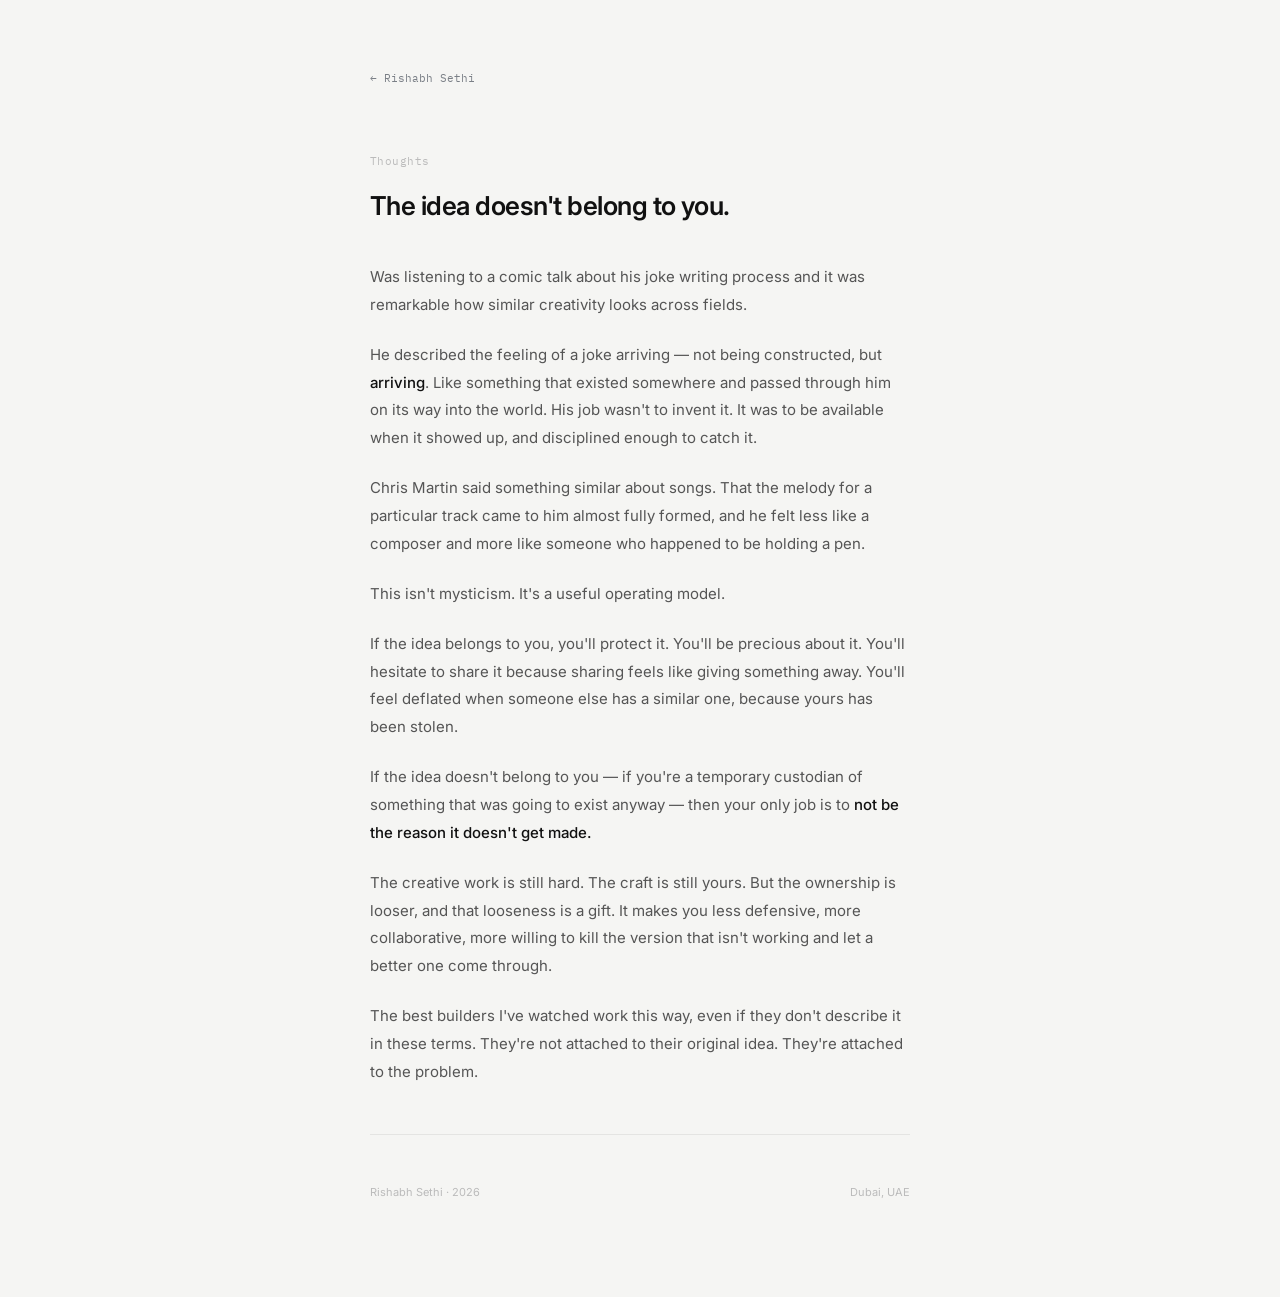
==== thoughts/idea-doesnt-belong-to-you.html @ 208569aa "Initial commit: personal site Made-with: Cursor" ====
<!DOCTYPE html>
<html lang="en">
<head>
<meta charset="UTF-8">
<meta name="viewport" content="width=device-width, initial-scale=1.0">
<title>The idea doesn't belong to you — Rishabh Sethi</title>
<link rel="preconnect" href="https://fonts.googleapis.com">
<link rel="preconnect" href="https://fonts.gstatic.com" crossorigin>
<link href="https://fonts.googleapis.com/css2?family=IBM+Plex+Mono:wght@400;500&family=Inter:wght@400;500;600&display=swap" rel="stylesheet">
<style>
*, *::before, *::after { box-sizing: border-box; margin: 0; padding: 0; }
:root {
  --bg: #F5F5F3; --surface: #FFFFFF; --ink: #111111;
  --mid: #555555; --muted: #7A7F86; --faint: #BBBBBB;
  --rule: rgba(0,0,0,0.07);
  --sans: 'Inter', -apple-system, BlinkMacSystemFont, sans-serif;
  --mono: 'IBM Plex Mono', 'SF Mono', monospace;
}
html { scroll-behavior: smooth; }
body { background: var(--bg); color: var(--ink); font-family: var(--sans); font-size: 15px; line-height: 1.7; -webkit-font-smoothing: antialiased; }
::selection { background: var(--ink); color: var(--bg); }
.page { max-width: 620px; margin: 0 auto; padding: 4rem 2.5rem 6rem; }

.back-link {
  display: inline-flex; align-items: center; gap: 0.4rem;
  font-family: var(--mono); font-size: 11px; color: var(--muted);
  text-decoration: none; margin-bottom: 4rem;
  opacity: 0; animation: fadeUp 0.5s ease forwards;
  transition: color 0.15s ease;
}
.back-link:hover { color: var(--ink); }

.post-meta {
  font-family: var(--mono); font-size: 11px; color: var(--faint);
  letter-spacing: 0.04em; margin-bottom: 1.25rem;
  opacity: 0; animation: fadeUp 0.5s ease 0.05s forwards;
}

.post-title {
  font-size: 26px; font-weight: 600; line-height: 1.25;
  letter-spacing: -0.02em; color: var(--ink);
  margin-bottom: 2.5rem;
  opacity: 0; animation: fadeUp 0.5s ease 0.1s forwards;
}

.post-body {
  opacity: 0; animation: fadeUp 0.5s ease 0.15s forwards;
}

.post-body p {
  font-size: 15px; color: var(--mid); line-height: 1.85;
  margin-bottom: 1.4rem;
}
.post-body p:last-child { margin-bottom: 0; }
.post-body strong { font-weight: 500; color: var(--ink); }

.divider {
  border: none; height: 1px; background: var(--rule);
  margin: 3rem 0;
  opacity: 0; animation: fadeUp 0.5s ease 0.2s forwards;
}

.footer {
  display: flex; justify-content: space-between; align-items: baseline;
  font-size: 11px; color: var(--faint);
  opacity: 0; animation: fadeUp 0.5s ease 0.25s forwards;
}

@keyframes fadeUp {
  from { opacity: 0; transform: translateY(6px); }
  to   { opacity: 1; transform: translateY(0); }
}

@media (max-width: 620px) {
  .page { padding: 3rem 1.5rem 4.5rem; }
  .post-title { font-size: 21px; }
  .footer { flex-direction: column; gap: 0.3rem; }
}
</style>
</head>
<body>
<div class="page">

  <a class="back-link" href="../index.html">← Rishabh Sethi</a>

  <p class="post-meta">Thoughts</p>

  <h1 class="post-title">The idea doesn't belong to you.</h1>

  <div class="post-body">
    <p>Was listening to a comic talk about his joke writing process and it was remarkable how similar creativity looks across fields.</p>
    <p>He described the feeling of a joke arriving — not being constructed, but <strong>arriving</strong>. Like something that existed somewhere and passed through him on its way into the world. His job wasn't to invent it. It was to be available when it showed up, and disciplined enough to catch it.</p>
    <p>Chris Martin said something similar about songs. That the melody for a particular track came to him almost fully formed, and he felt less like a composer and more like someone who happened to be holding a pen.</p>
    <p>This isn't mysticism. It's a useful operating model.</p>
    <p>If the idea belongs to you, you'll protect it. You'll be precious about it. You'll hesitate to share it because sharing feels like giving something away. You'll feel deflated when someone else has a similar one, because yours has been stolen.</p>
    <p>If the idea doesn't belong to you — if you're a temporary custodian of something that was going to exist anyway — then your only job is to <strong>not be the reason it doesn't get made.</strong></p>
    <p>The creative work is still hard. The craft is still yours. But the ownership is looser, and that looseness is a gift. It makes you less defensive, more collaborative, more willing to kill the version that isn't working and let a better one come through.</p>
    <p>The best builders I've watched work this way, even if they don't describe it in these terms. They're not attached to their original idea. They're attached to the problem.</p>
  </div>

  <hr class="divider">

  <div class="footer">
    <span>Rishabh Sethi · 2026</span>
    <span>Dubai, UAE</span>
  </div>

</div>
</body>
</html>
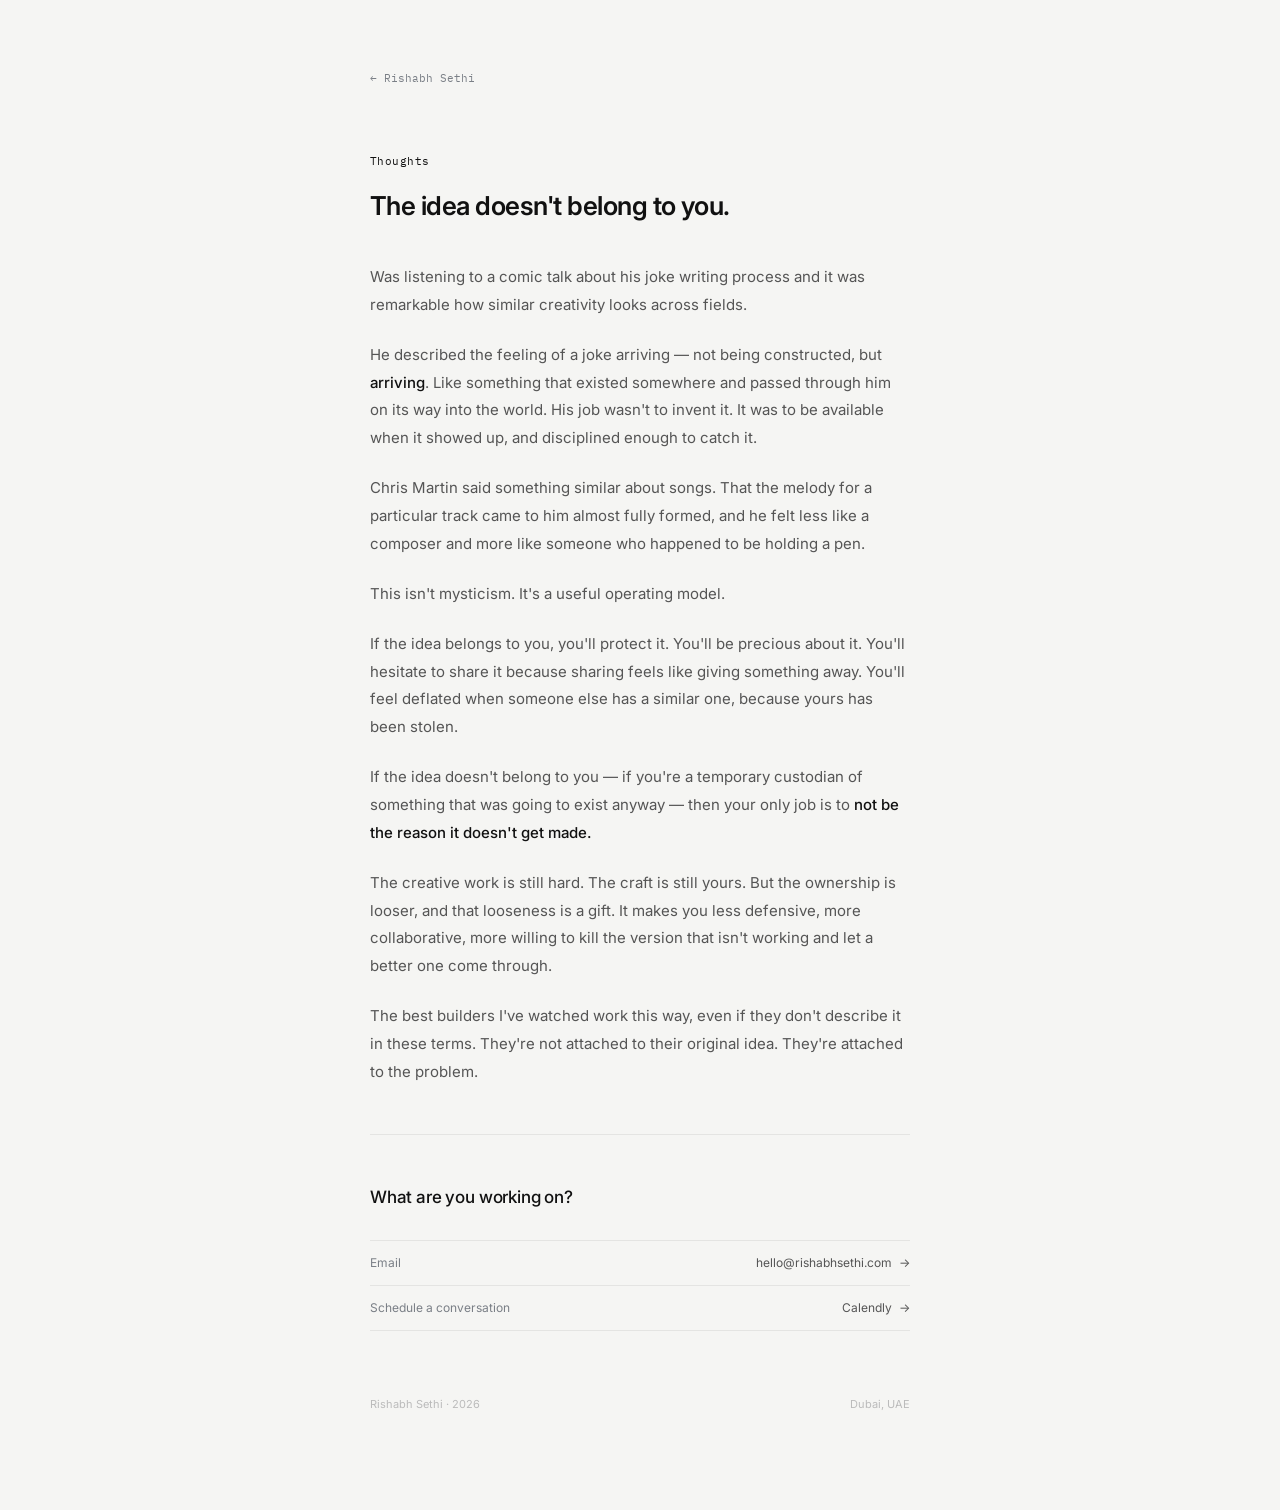
==== commit 340820b1: "Update work and thoughts pages; add Calo case study images Made-with: Cursor" ====
--- a/thoughts/idea-doesnt-belong-to-you.html
+++ b/thoughts/idea-doesnt-belong-to-you.html
@@ -31,7 +31,7 @@
 .back-link:hover { color: var(--ink); }
 
 .post-meta {
-  font-family: var(--mono); font-size: 11px; color: var(--faint);
+  font-family: var(--mono); font-size: 11px; color: var(--light);
   letter-spacing: 0.04em; margin-bottom: 1.25rem;
   opacity: 0; animation: fadeUp 0.5s ease 0.05s forwards;
 }
@@ -60,6 +60,15 @@
   opacity: 0; animation: fadeUp 0.5s ease 0.2s forwards;
 }
 
+.cta-section { margin-bottom: 4rem; }
+.cta-question { font-size: 17px; font-weight: 500; color: var(--ink); margin-bottom: 1.75rem; letter-spacing: -0.01em; }
+.cta-row { display: flex; align-items: baseline; justify-content: space-between; padding: 0.75rem 0; border-top: 1px solid var(--rule); }
+.cta-row:last-child { border-bottom: 1px solid var(--rule); }
+.cta-label { font-size: 12px; color: var(--muted); }
+.cta-link { font-size: 12px; color: var(--mid); text-decoration: none; transition: color 0.15s ease; }
+.cta-link:hover { color: var(--ink); }
+.cta-arrow { display: inline-block; margin-left: 0.25rem; transition: transform 0.15s ease; }
+.cta-link:hover .cta-arrow { transform: translateX(3px); }
 .footer {
   display: flex; justify-content: space-between; align-items: baseline;
   font-size: 11px; color: var(--faint);
@@ -74,6 +83,7 @@
 @media (max-width: 620px) {
   .page { padding: 3rem 1.5rem 4.5rem; }
   .post-title { font-size: 21px; }
+  .cta-row { flex-direction: column; gap: 0.3rem; padding: 0.85rem 0; }
   .footer { flex-direction: column; gap: 0.3rem; }
 }
 </style>
@@ -100,10 +110,22 @@
 
   <hr class="divider">
 
-  <div class="footer">
-    <span>Rishabh Sethi · 2026</span>
-    <span>Dubai, UAE</span>
+  <div class="cta-section">
+  <p class="cta-question">What are you working on?</p>
+  <div class="cta-row">
+    <span class="cta-label">Email</span>
+    <a class="cta-link" href="mailto:hello@rishabhsethi.com">hello@rishabhsethi.com <span class="cta-arrow">→</span></a>
   </div>
+  <div class="cta-row">
+    <span class="cta-label">Schedule a conversation</span>
+    <a class="cta-link" href="https://calendly.com" target="_blank" rel="noopener">Calendly <span class="cta-arrow">→</span></a>
+  </div>
+</div>
+
+<div class="footer">
+  <span>Rishabh Sethi · 2026</span>
+  <span>Dubai, UAE</span>
+</div>
 
 </div>
 </body>
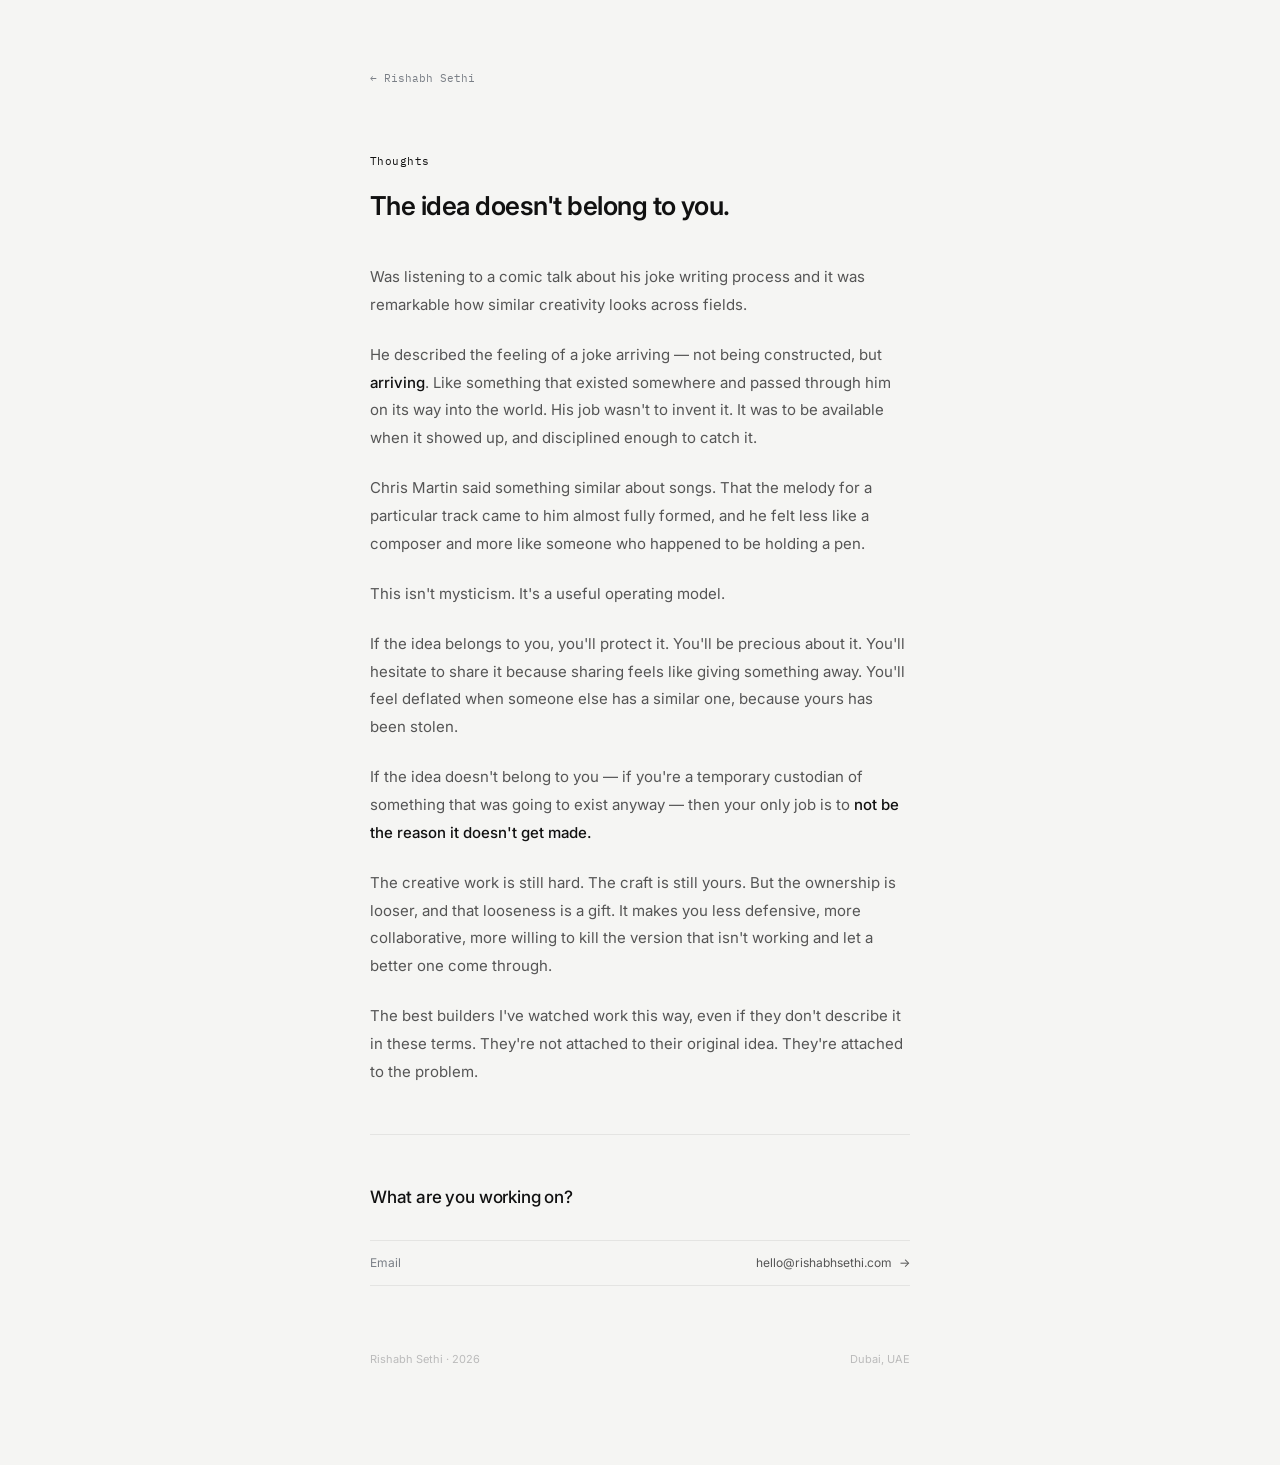
==== commit 6238a1b9: "Remove Calendly scheduling row from CTA across all pages Made-with: Cursor" ====
--- a/thoughts/idea-doesnt-belong-to-you.html
+++ b/thoughts/idea-doesnt-belong-to-you.html
@@ -3,6 +3,7 @@
 <head>
 <meta charset="UTF-8">
 <meta name="viewport" content="width=device-width, initial-scale=1.0">
+<link rel="icon" href="../favicon.svg" type="image/svg+xml">
 <title>The idea doesn't belong to you — Rishabh Sethi</title>
 <link rel="preconnect" href="https://fonts.googleapis.com">
 <link rel="preconnect" href="https://fonts.gstatic.com" crossorigin>
@@ -116,10 +117,6 @@
     <span class="cta-label">Email</span>
     <a class="cta-link" href="mailto:hello@rishabhsethi.com">hello@rishabhsethi.com <span class="cta-arrow">→</span></a>
   </div>
-  <div class="cta-row">
-    <span class="cta-label">Schedule a conversation</span>
-    <a class="cta-link" href="https://calendly.com" target="_blank" rel="noopener">Calendly <span class="cta-arrow">→</span></a>
-  </div>
 </div>
 
 <div class="footer">
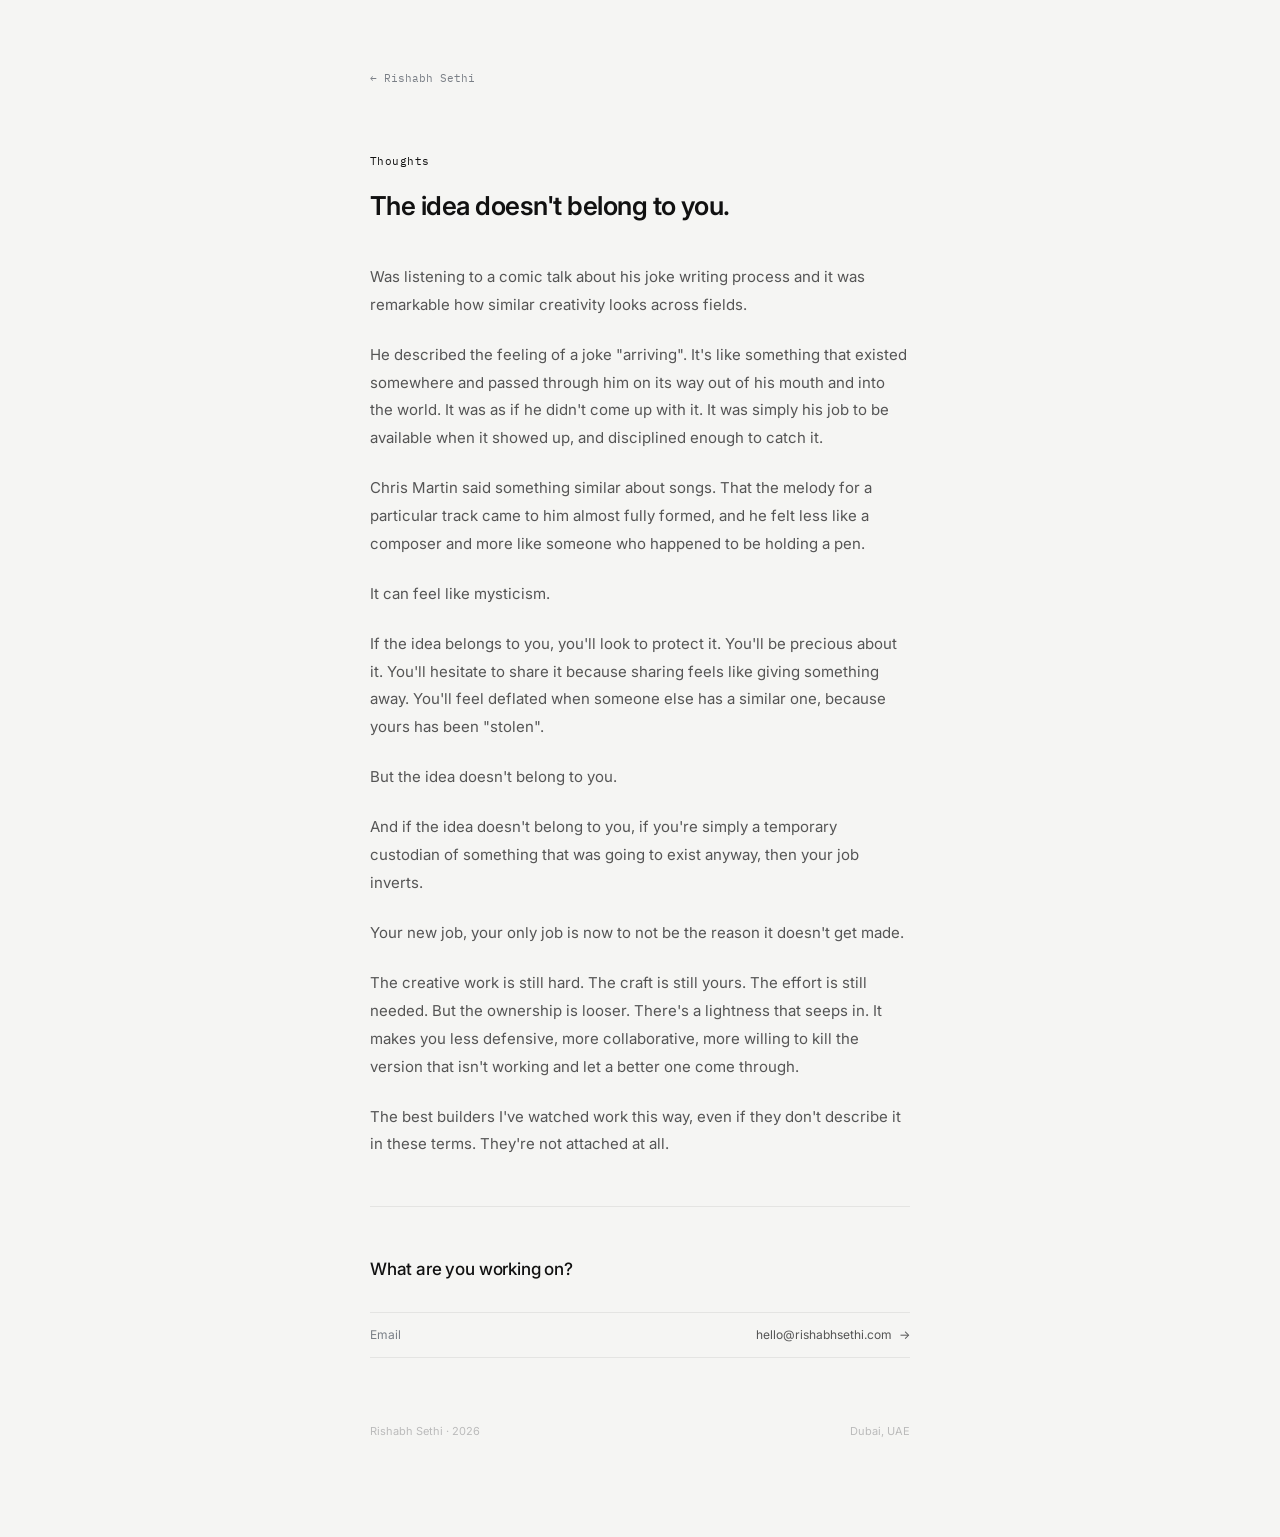
==== commit c270bff8: "Update Bridge and essays and autoplay Blinctrip video muted" ====
--- a/thoughts/idea-doesnt-belong-to-you.html
+++ b/thoughts/idea-doesnt-belong-to-you.html
@@ -100,13 +100,15 @@
 
   <div class="post-body">
     <p>Was listening to a comic talk about his joke writing process and it was remarkable how similar creativity looks across fields.</p>
-    <p>He described the feeling of a joke arriving — not being constructed, but <strong>arriving</strong>. Like something that existed somewhere and passed through him on its way into the world. His job wasn't to invent it. It was to be available when it showed up, and disciplined enough to catch it.</p>
+    <p>He described the feeling of a joke "arriving". It's like something that existed somewhere and passed through him on its way out of his mouth and into the world. It was as if he didn't come up with it. It was simply his job to be available when it showed up, and disciplined enough to catch it.</p>
     <p>Chris Martin said something similar about songs. That the melody for a particular track came to him almost fully formed, and he felt less like a composer and more like someone who happened to be holding a pen.</p>
-    <p>This isn't mysticism. It's a useful operating model.</p>
-    <p>If the idea belongs to you, you'll protect it. You'll be precious about it. You'll hesitate to share it because sharing feels like giving something away. You'll feel deflated when someone else has a similar one, because yours has been stolen.</p>
-    <p>If the idea doesn't belong to you — if you're a temporary custodian of something that was going to exist anyway — then your only job is to <strong>not be the reason it doesn't get made.</strong></p>
-    <p>The creative work is still hard. The craft is still yours. But the ownership is looser, and that looseness is a gift. It makes you less defensive, more collaborative, more willing to kill the version that isn't working and let a better one come through.</p>
-    <p>The best builders I've watched work this way, even if they don't describe it in these terms. They're not attached to their original idea. They're attached to the problem.</p>
+    <p>It can feel like mysticism.</p>
+    <p>If the idea belongs to you, you'll look to protect it. You'll be precious about it. You'll hesitate to share it because sharing feels like giving something away. You'll feel deflated when someone else has a similar one, because yours has been "stolen".</p>
+    <p>But the idea doesn't belong to you.</p>
+    <p>And if the idea doesn't belong to you, if you're simply a temporary custodian of something that was going to exist anyway, then your job inverts.</p>
+    <p>Your new job, your only job is now to not be the reason it doesn't get made.</p>
+    <p>The creative work is still hard. The craft is still yours. The effort is still needed. But the ownership is looser. There's a lightness that seeps in. It makes you less defensive, more collaborative, more willing to kill the version that isn't working and let a better one come through.</p>
+    <p>The best builders I've watched work this way, even if they don't describe it in these terms. They're not attached at all.</p>
   </div>
 
   <hr class="divider">
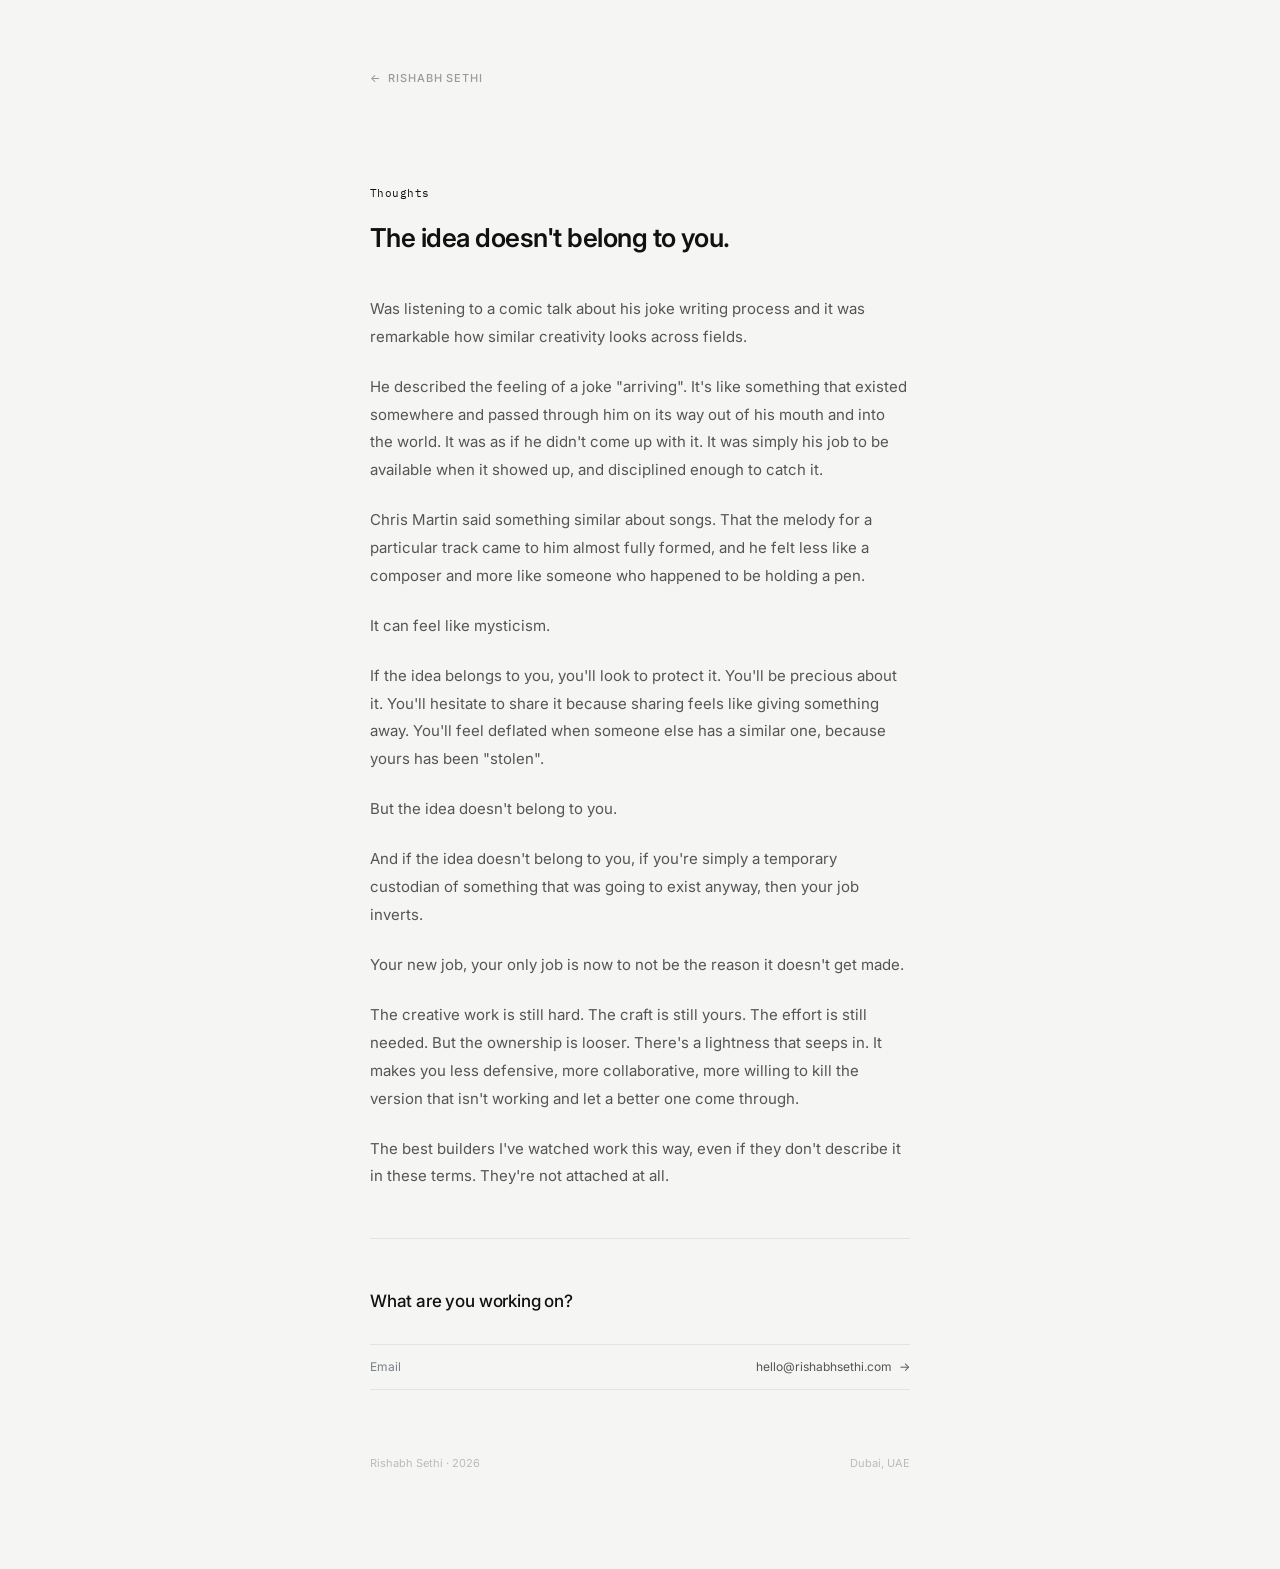
==== commit 77f9818e: "Match essay back links and clarify prototype labels" ====
--- a/thoughts/idea-doesnt-belong-to-you.html
+++ b/thoughts/idea-doesnt-belong-to-you.html
@@ -24,12 +24,13 @@
 
 .back-link {
   display: inline-flex; align-items: center; gap: 0.4rem;
-  font-family: var(--mono); font-size: 11px; color: var(--muted);
-  text-decoration: none; margin-bottom: 4rem;
-  opacity: 0; animation: fadeUp 0.5s ease forwards;
-  transition: color 0.15s ease;
+  font-size: 11px; font-weight: 500; letter-spacing: 0.08em;
+  color: #9A9A9A; text-transform: uppercase; text-decoration: none;
+  margin-bottom: 6rem; transition: color 0.2s;
 }
-.back-link:hover { color: var(--ink); }
+.back-link:hover { color: #3A3A3A; }
+.ba { display: inline-block; transition: transform 0.2s; }
+.back-link:hover .ba { transform: translateX(-3px); }
 
 .post-meta {
   font-family: var(--mono); font-size: 11px; color: var(--light);
@@ -82,6 +83,7 @@
 }
 
 @media (max-width: 620px) {
+  .back-link { margin-bottom: 4rem; }
   .page { padding: 3rem 1.5rem 4.5rem; }
   .post-title { font-size: 21px; }
   .cta-row { flex-direction: column; gap: 0.3rem; padding: 0.85rem 0; }
@@ -92,7 +94,7 @@
 <body>
 <div class="page">
 
-  <a class="back-link" href="../index.html">← Rishabh Sethi</a>
+  <a class="back-link" href="../index.html"><span class="ba">←</span> Rishabh Sethi</a>
 
   <p class="post-meta">Thoughts</p>
 
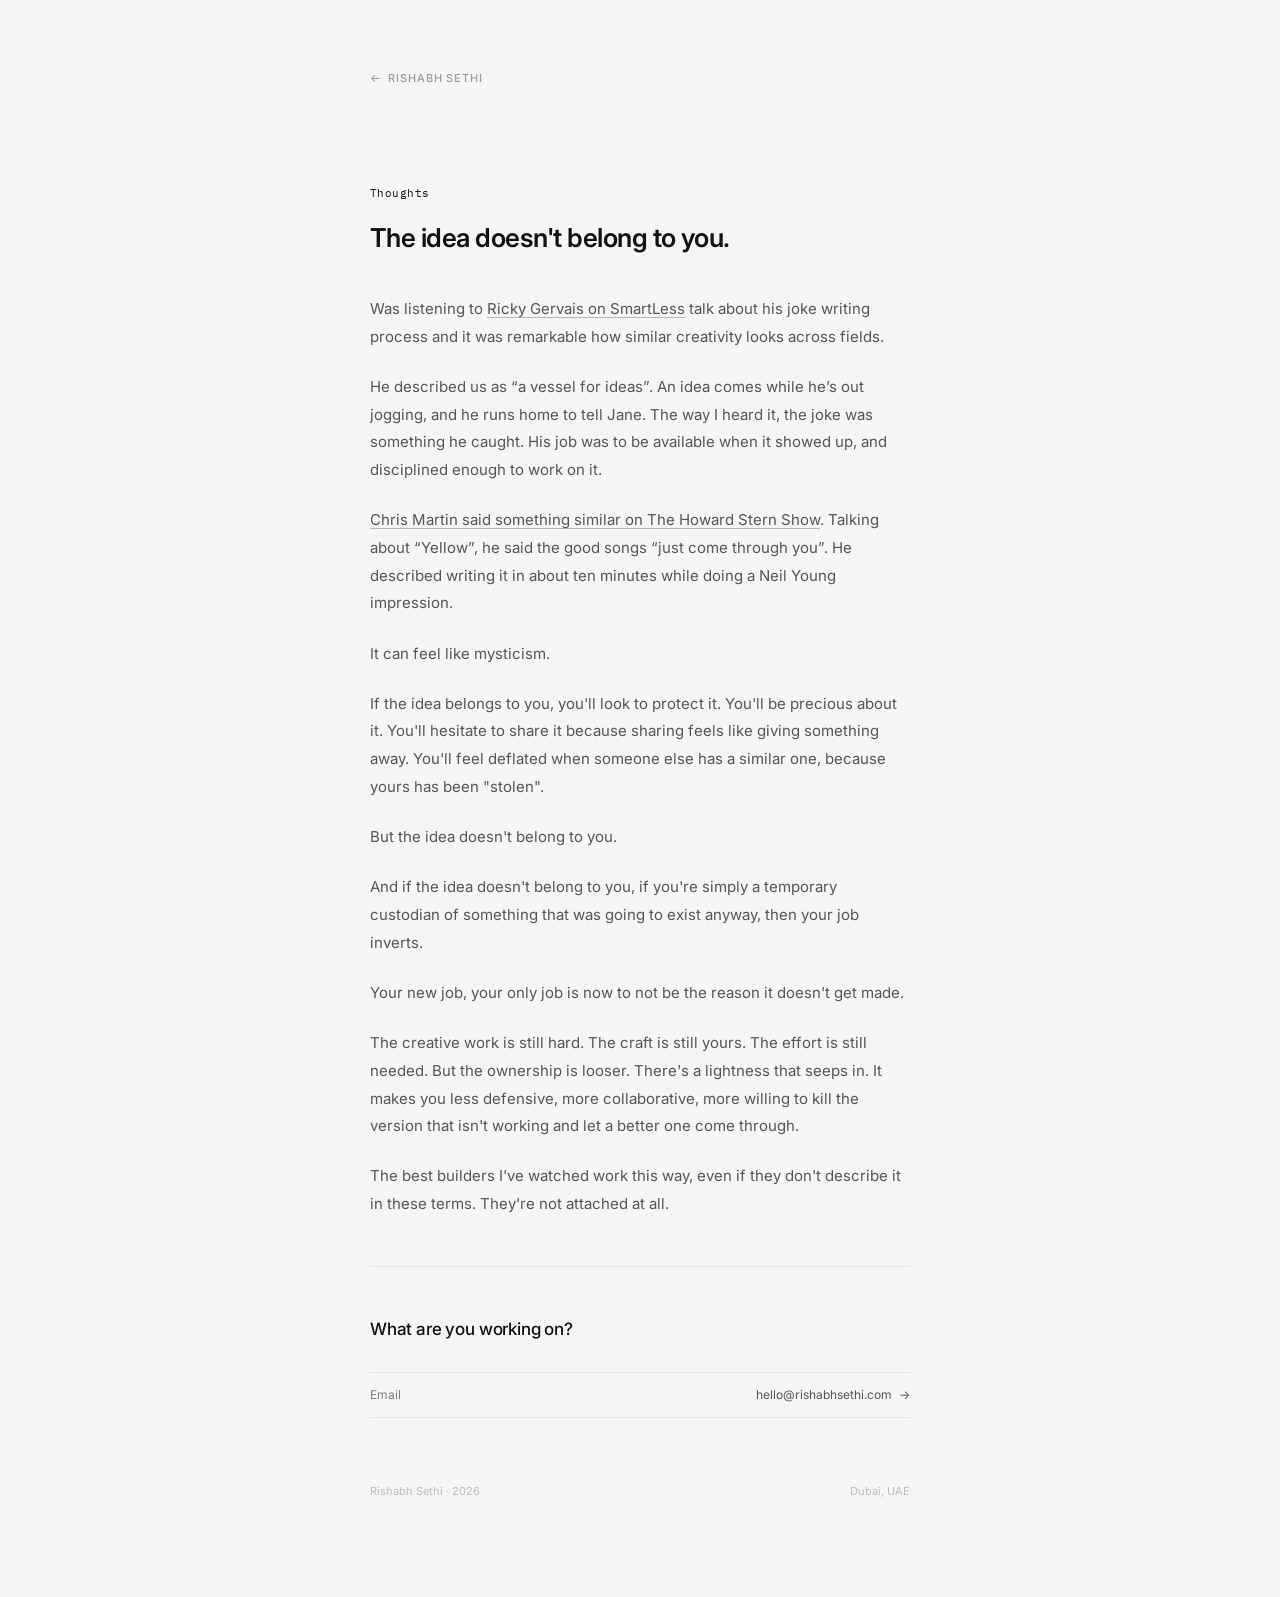
==== commit 45f28a7b: "Add project social previews and source the creativity essay" ====
--- a/thoughts/idea-doesnt-belong-to-you.html
+++ b/thoughts/idea-doesnt-belong-to-you.html
@@ -55,6 +55,8 @@
 }
 .post-body p:last-child { margin-bottom: 0; }
 .post-body strong { font-weight: 500; color: var(--ink); }
+.post-body a { color: inherit; text-decoration-color: rgba(0,0,0,0.25); text-underline-offset: 3px; }
+.post-body a:hover { color: var(--ink); text-decoration-color: currentColor; }
 
 .divider {
   border: none; height: 1px; background: var(--rule);
@@ -101,9 +103,9 @@
   <h1 class="post-title">The idea doesn't belong to you.</h1>
 
   <div class="post-body">
-    <p>Was listening to a comic talk about his joke writing process and it was remarkable how similar creativity looks across fields.</p>
-    <p>He described the feeling of a joke "arriving". It's like something that existed somewhere and passed through him on its way out of his mouth and into the world. It was as if he didn't come up with it. It was simply his job to be available when it showed up, and disciplined enough to catch it.</p>
-    <p>Chris Martin said something similar about songs. That the melody for a particular track came to him almost fully formed, and he felt less like a composer and more like someone who happened to be holding a pen.</p>
+    <p>Was listening to <a href="https://metacast.app/podcast/smartless/5cFEyRLo/ricky-gervais/BoTN1Cx9" target="_blank" rel="noopener noreferrer">Ricky Gervais on SmartLess</a> talk about his joke writing process and it was remarkable how similar creativity looks across fields.</p>
+    <p>He described us as “a vessel for ideas”. An idea comes while he’s out jogging, and he runs home to tell Jane. The way I heard it, the joke was something he caught. His job was to be available when it showed up, and disciplined enough to work on it.</p>
+    <p><a href="https://www.howardstern.com/show/2016/03/15/chris-martin-previously-stern-show/" target="_blank" rel="noopener noreferrer">Chris Martin said something similar on The Howard Stern Show</a>. Talking about “Yellow”, he said the good songs “just come through you”. He described writing it in about ten minutes while doing a Neil Young impression.</p>
     <p>It can feel like mysticism.</p>
     <p>If the idea belongs to you, you'll look to protect it. You'll be precious about it. You'll hesitate to share it because sharing feels like giving something away. You'll feel deflated when someone else has a similar one, because yours has been "stolen".</p>
     <p>But the idea doesn't belong to you.</p>
